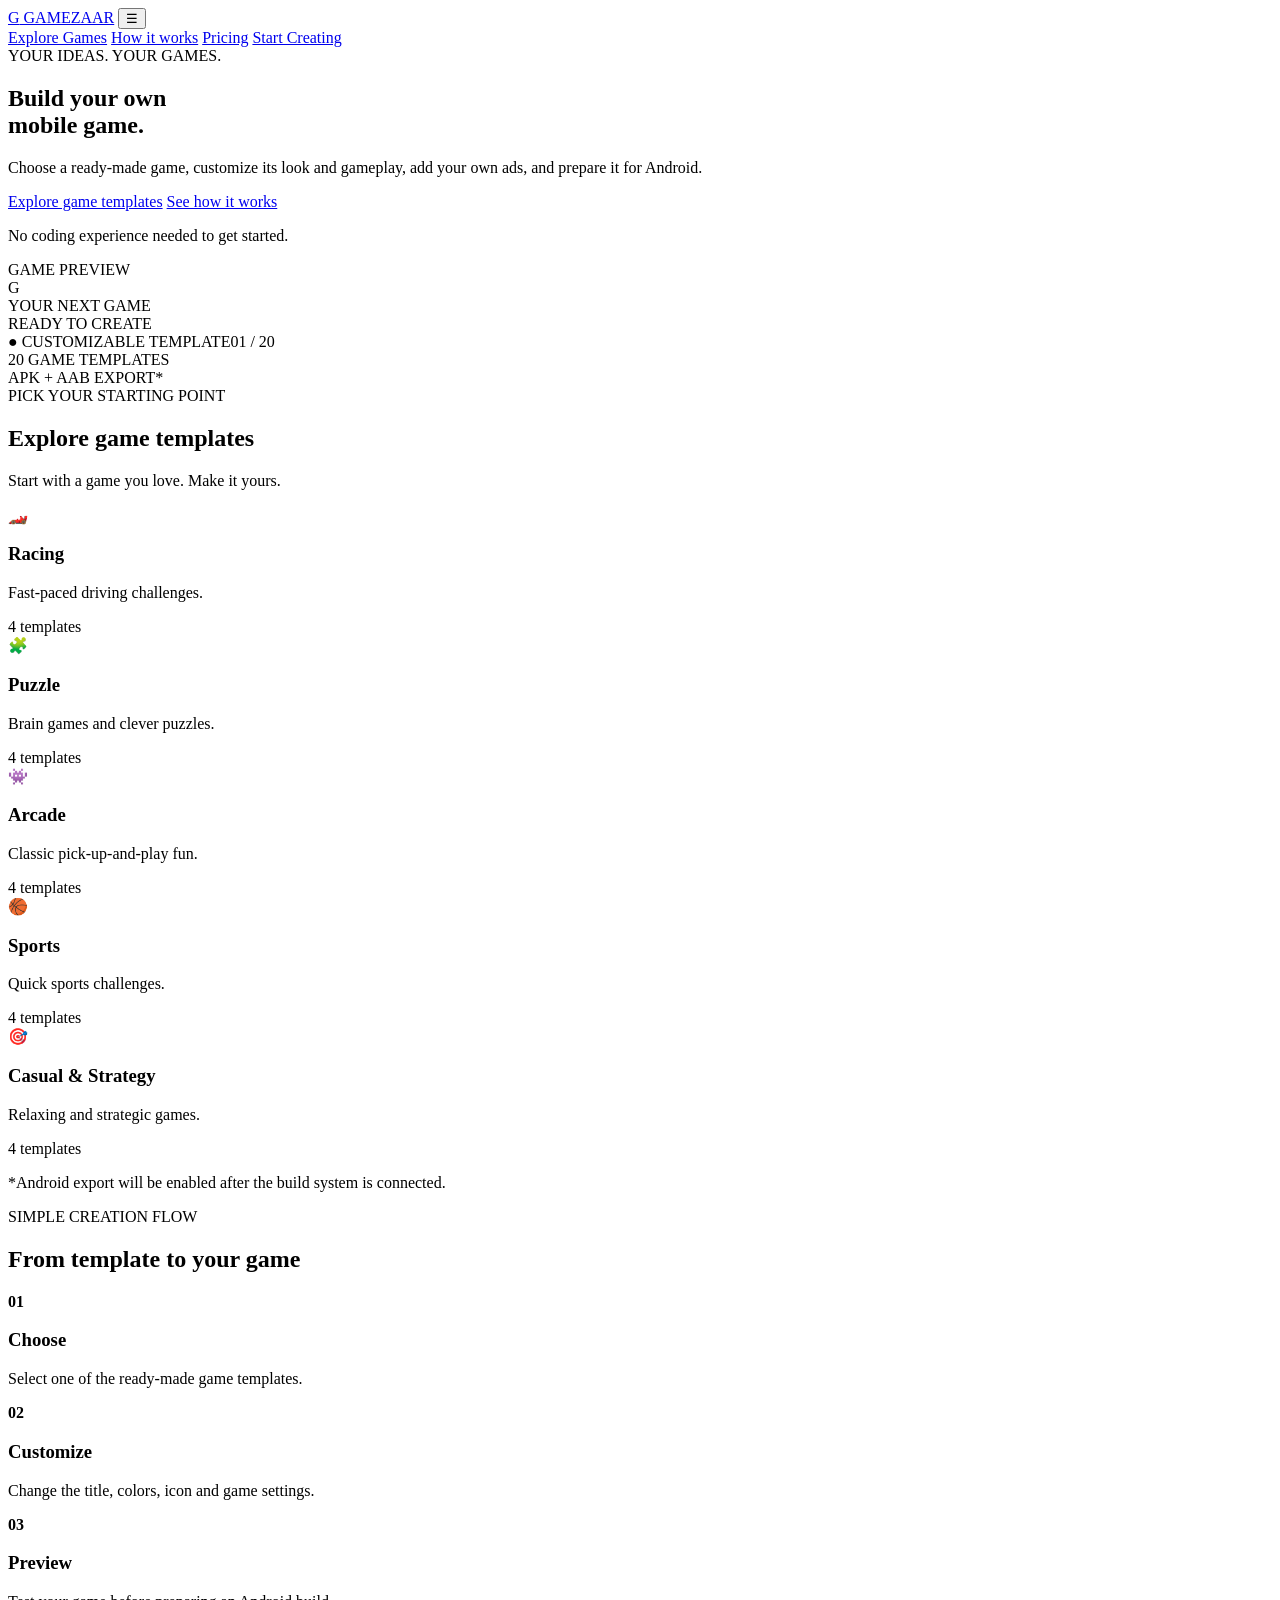
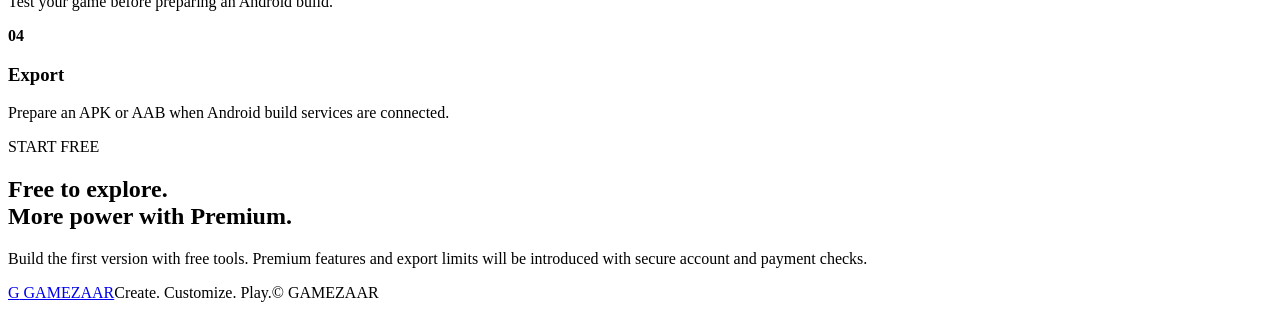
==== index.html @ 4e6672ed "Create GAMEZAAR starter homepage" ====
<!DOCTYPE html>
<html lang="en">
<head>
  <meta charset="UTF-8">
  <meta name="viewport" content="width=device-width, initial-scale=1.0">
  <meta name="theme-color" content="#171B2E">
  <meta name="description" content="GAMEZAAR — Create, customize and play your own mobile games.">
  <title>GAMEZAAR — Game Studio</title>
  <link rel="stylesheet" href="styles.css">
</head>
<body>
  <header class="site-header">
    <a class="brand" href="./" aria-label="GAMEZAAR home"><span class="brand-mark">G</span> GAMEZAAR</a>
    <button class="menu-toggle" id="menuToggle" aria-label="Toggle navigation" aria-expanded="false">☰</button>
    <nav class="nav" id="mainNav">
      <a href="#games">Explore Games</a>
      <a href="#how">How it works</a>
      <a href="#pricing">Pricing</a>
      <a class="nav-cta" href="#games">Start Creating</a>
    </nav>
  </header>

  <main>
    <section class="hero">
      <div class="hero-copy">
        <span class="eyebrow">YOUR IDEAS. YOUR GAMES.</span>
        <h1>Build your own<br><span>mobile game.</span></h1>
        <p>Choose a ready-made game, customize its look and gameplay, add your own ads, and prepare it for Android.</p>
        <div class="hero-actions">
          <a class="button button-primary" href="#games">Explore game templates</a>
          <a class="button button-quiet" href="#how">See how it works</a>
        </div>
        <p class="hero-note">No coding experience needed to get started.</p>
      </div>
      <div class="hero-art" aria-label="Game creation preview">
        <div class="preview-window">
          <div class="preview-top"><i></i><i></i><i></i><span>GAME PREVIEW</span></div>
          <div class="preview-scene">
            <div class="orbit orbit-one"></div><div class="orbit orbit-two"></div>
            <div class="game-cube">G</div>
            <div class="preview-label">YOUR NEXT GAME</div>
            <div class="preview-sub">READY TO CREATE</div>
          </div>
          <div class="preview-bottom"><span>● CUSTOMIZABLE TEMPLATE</span><span>01 / 20</span></div>
        </div>
        <div class="floating-chip chip-top">20 GAME TEMPLATES</div>
        <div class="floating-chip chip-bottom">APK + AAB EXPORT*</div>
      </div>
    </section>

    <section class="section" id="games">
      <div class="section-heading">
        <div><span class="eyebrow">PICK YOUR STARTING POINT</span><h2>Explore game templates</h2></div>
        <p>Start with a game you love. Make it yours.</p>
      </div>
      <div class="category-grid">
        <article class="category-card"><div class="category-icon">🏎️</div><h3>Racing</h3><p>Fast-paced driving challenges.</p><span>4 templates</span></article>
        <article class="category-card"><div class="category-icon">🧩</div><h3>Puzzle</h3><p>Brain games and clever puzzles.</p><span>4 templates</span></article>
        <article class="category-card"><div class="category-icon">👾</div><h3>Arcade</h3><p>Classic pick-up-and-play fun.</p><span>4 templates</span></article>
        <article class="category-card"><div class="category-icon">🏀</div><h3>Sports</h3><p>Quick sports challenges.</p><span>4 templates</span></article>
        <article class="category-card"><div class="category-icon">🎯</div><h3>Casual & Strategy</h3><p>Relaxing and strategic games.</p><span>4 templates</span></article>
      </div>
      <p class="section-footnote">*Android export will be enabled after the build system is connected.</p>
    </section>

    <section class="section how-section" id="how">
      <span class="eyebrow">SIMPLE CREATION FLOW</span>
      <h2>From template to your game</h2>
      <div class="steps">
        <div class="step"><b>01</b><h3>Choose</h3><p>Select one of the ready-made game templates.</p></div>
        <div class="step"><b>02</b><h3>Customize</h3><p>Change the title, colors, icon and game settings.</p></div>
        <div class="step"><b>03</b><h3>Preview</h3><p>Test your game before preparing an Android build.</p></div>
        <div class="step"><b>04</b><h3>Export</h3><p>Prepare an APK or AAB when Android build services are connected.</p></div>
      </div>
    </section>

    <section class="section pricing-section" id="pricing">
      <div><span class="eyebrow">START FREE</span><h2>Free to explore.<br><span>More power with Premium.</span></h2></div>
      <p>Build the first version with free tools. Premium features and export limits will be introduced with secure account and payment checks.</p>
    </section>
  </main>

  <footer class="site-footer"><a class="brand" href="./"><span class="brand-mark">G</span> GAMEZAAR</a><span>Create. Customize. Play.</span><span>© <span id="year"></span> GAMEZAAR</span></footer>
  <script src="app.js"></script>
</body>
</html>
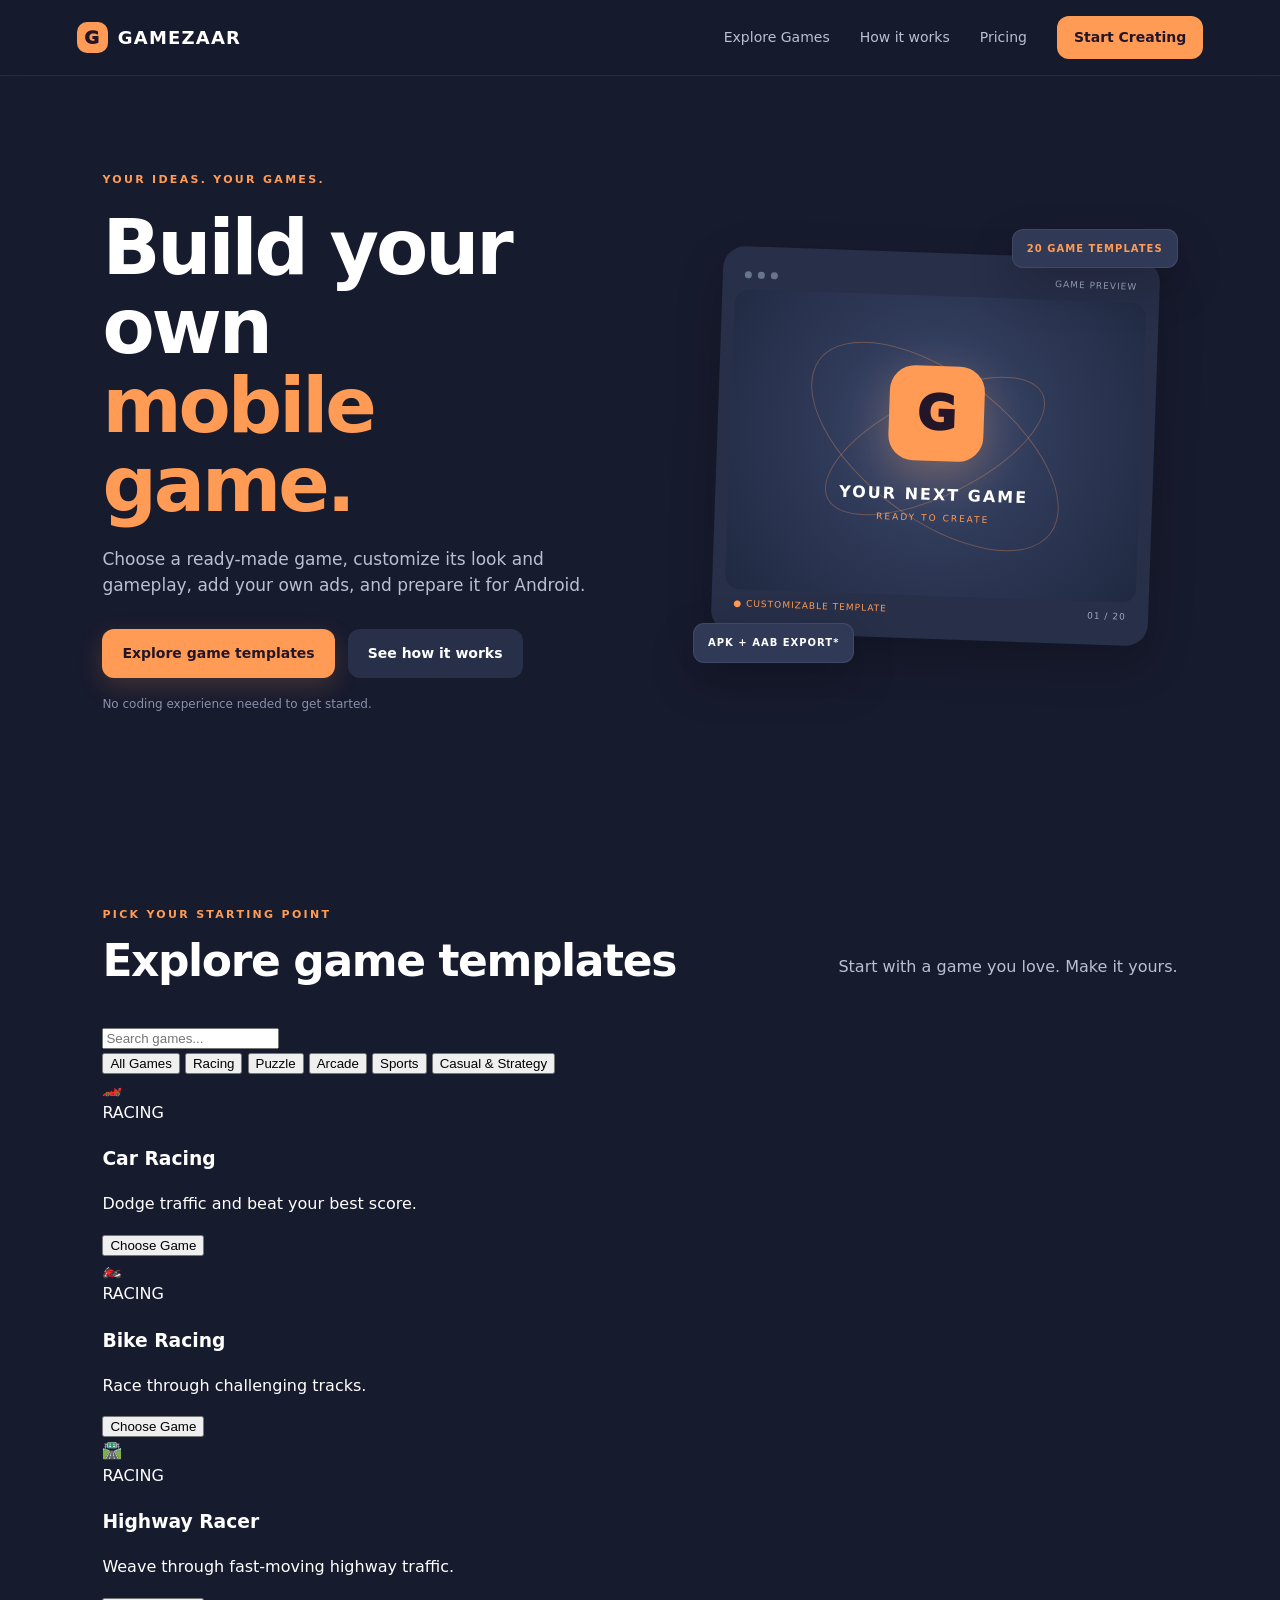
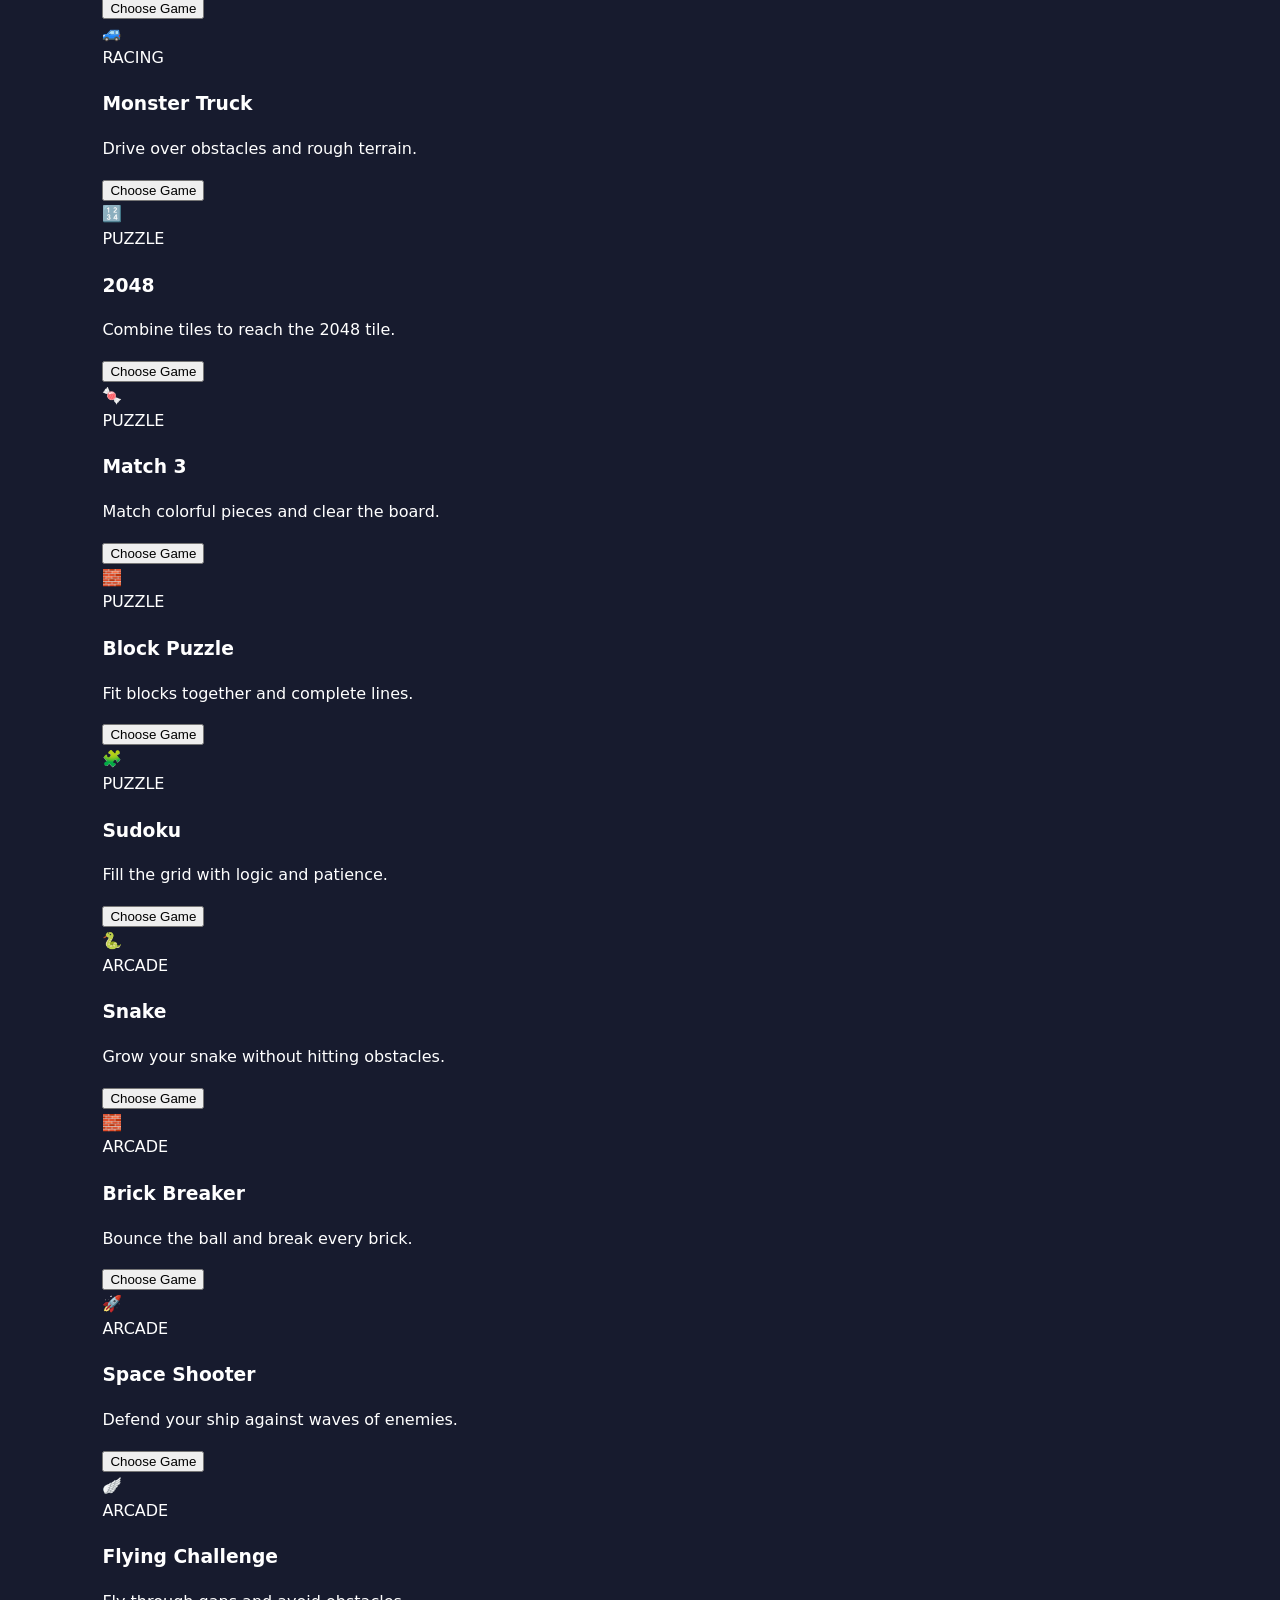
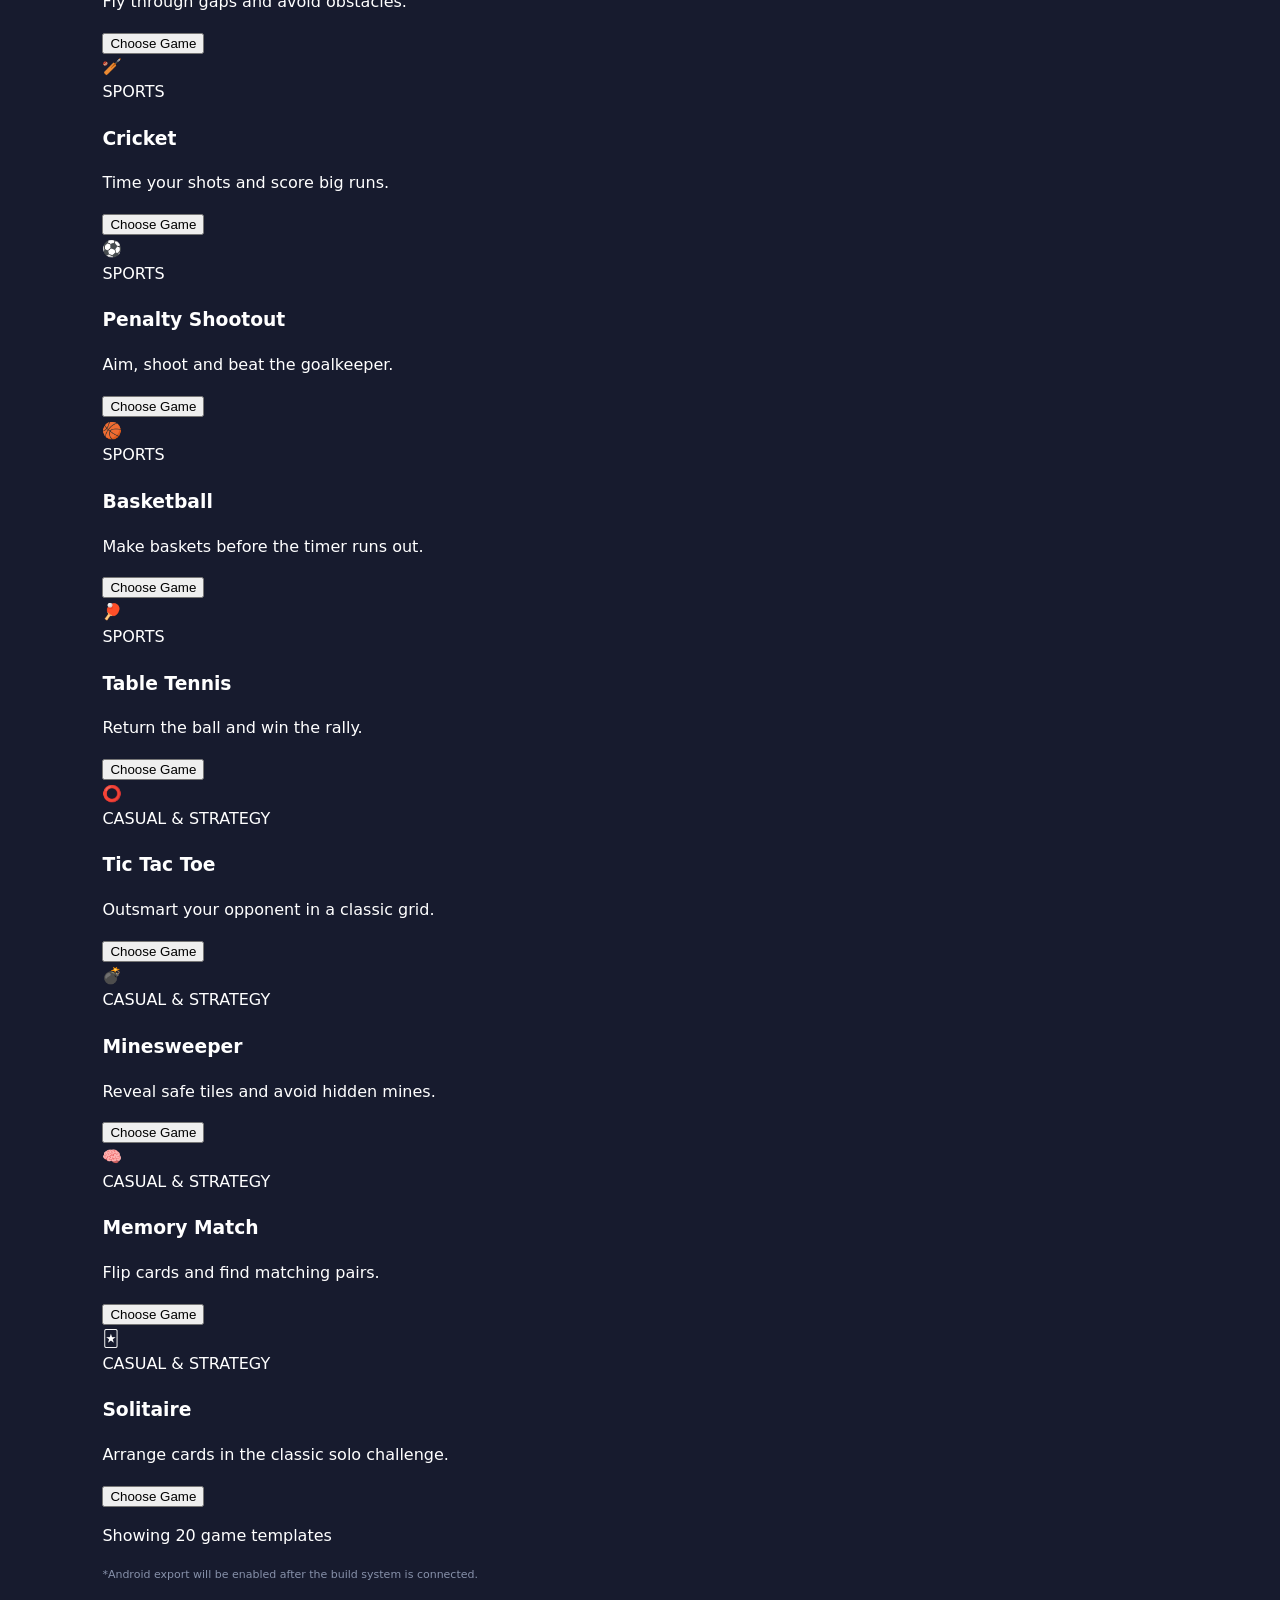
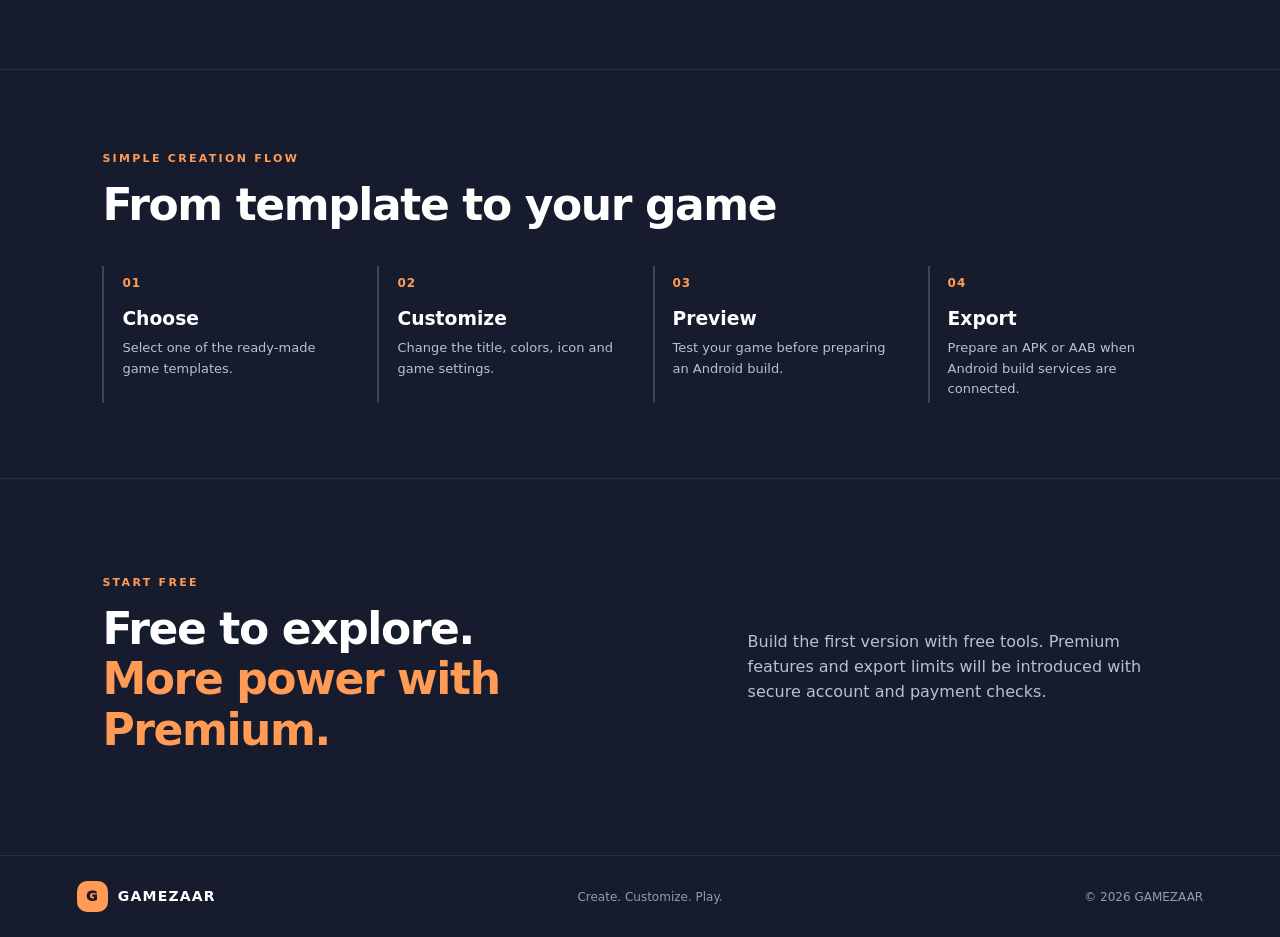
==== commit 79424d64: "Add searchable catalog of 20 game templates" ====
--- a/index.html
+++ b/index.html
@@ -53,13 +53,40 @@
         <div><span class="eyebrow">PICK YOUR STARTING POINT</span><h2>Explore game templates</h2></div>
         <p>Start with a game you love. Make it yours.</p>
       </div>
-      <div class="category-grid">
-        <article class="category-card"><div class="category-icon">🏎️</div><h3>Racing</h3><p>Fast-paced driving challenges.</p><span>4 templates</span></article>
-        <article class="category-card"><div class="category-icon">🧩</div><h3>Puzzle</h3><p>Brain games and clever puzzles.</p><span>4 templates</span></article>
-        <article class="category-card"><div class="category-icon">👾</div><h3>Arcade</h3><p>Classic pick-up-and-play fun.</p><span>4 templates</span></article>
-        <article class="category-card"><div class="category-icon">🏀</div><h3>Sports</h3><p>Quick sports challenges.</p><span>4 templates</span></article>
-        <article class="category-card"><div class="category-icon">🎯</div><h3>Casual & Strategy</h3><p>Relaxing and strategic games.</p><span>4 templates</span></article>
+      <div class="game-tools">
+        <input id="gameSearch" type="search" placeholder="Search games..." aria-label="Search game templates">
+        <div class="filter-row" id="gameFilters">
+          <button class="filter-chip active" data-filter="All">All Games</button>
+          <button class="filter-chip" data-filter="Racing">Racing</button>
+          <button class="filter-chip" data-filter="Puzzle">Puzzle</button>
+          <button class="filter-chip" data-filter="Arcade">Arcade</button>
+          <button class="filter-chip" data-filter="Sports">Sports</button>
+          <button class="filter-chip" data-filter="Casual & Strategy">Casual & Strategy</button>
+        </div>
       </div>
+      <div class="game-grid" id="gameGrid">
+        <article class="game-card" data-category="Racing"><div class="game-art racing">🏎️</div><div class="game-info"><span>RACING</span><h3>Car Racing</h3><p>Dodge traffic and beat your best score.</p><button class="choose-game">Choose Game</button></div></article>
+        <article class="game-card" data-category="Racing"><div class="game-art racing">🏍️</div><div class="game-info"><span>RACING</span><h3>Bike Racing</h3><p>Race through challenging tracks.</p><button class="choose-game">Choose Game</button></div></article>
+        <article class="game-card" data-category="Racing"><div class="game-art racing">🛣️</div><div class="game-info"><span>RACING</span><h3>Highway Racer</h3><p>Weave through fast-moving highway traffic.</p><button class="choose-game">Choose Game</button></div></article>
+        <article class="game-card" data-category="Racing"><div class="game-art racing">🚙</div><div class="game-info"><span>RACING</span><h3>Monster Truck</h3><p>Drive over obstacles and rough terrain.</p><button class="choose-game">Choose Game</button></div></article>
+        <article class="game-card" data-category="Puzzle"><div class="game-art puzzle">🔢</div><div class="game-info"><span>PUZZLE</span><h3>2048</h3><p>Combine tiles to reach the 2048 tile.</p><button class="choose-game">Choose Game</button></div></article>
+        <article class="game-card" data-category="Puzzle"><div class="game-art puzzle">🍬</div><div class="game-info"><span>PUZZLE</span><h3>Match 3</h3><p>Match colorful pieces and clear the board.</p><button class="choose-game">Choose Game</button></div></article>
+        <article class="game-card" data-category="Puzzle"><div class="game-art puzzle">🧱</div><div class="game-info"><span>PUZZLE</span><h3>Block Puzzle</h3><p>Fit blocks together and complete lines.</p><button class="choose-game">Choose Game</button></div></article>
+        <article class="game-card" data-category="Puzzle"><div class="game-art puzzle">🧩</div><div class="game-info"><span>PUZZLE</span><h3>Sudoku</h3><p>Fill the grid with logic and patience.</p><button class="choose-game">Choose Game</button></div></article>
+        <article class="game-card" data-category="Arcade"><div class="game-art arcade">🐍</div><div class="game-info"><span>ARCADE</span><h3>Snake</h3><p>Grow your snake without hitting obstacles.</p><button class="choose-game">Choose Game</button></div></article>
+        <article class="game-card" data-category="Arcade"><div class="game-art arcade">🧱</div><div class="game-info"><span>ARCADE</span><h3>Brick Breaker</h3><p>Bounce the ball and break every brick.</p><button class="choose-game">Choose Game</button></div></article>
+        <article class="game-card" data-category="Arcade"><div class="game-art arcade">🚀</div><div class="game-info"><span>ARCADE</span><h3>Space Shooter</h3><p>Defend your ship against waves of enemies.</p><button class="choose-game">Choose Game</button></div></article>
+        <article class="game-card" data-category="Arcade"><div class="game-art arcade">🪽</div><div class="game-info"><span>ARCADE</span><h3>Flying Challenge</h3><p>Fly through gaps and avoid obstacles.</p><button class="choose-game">Choose Game</button></div></article>
+        <article class="game-card" data-category="Sports"><div class="game-art sports">🏏</div><div class="game-info"><span>SPORTS</span><h3>Cricket</h3><p>Time your shots and score big runs.</p><button class="choose-game">Choose Game</button></div></article>
+        <article class="game-card" data-category="Sports"><div class="game-art sports">⚽</div><div class="game-info"><span>SPORTS</span><h3>Penalty Shootout</h3><p>Aim, shoot and beat the goalkeeper.</p><button class="choose-game">Choose Game</button></div></article>
+        <article class="game-card" data-category="Sports"><div class="game-art sports">🏀</div><div class="game-info"><span>SPORTS</span><h3>Basketball</h3><p>Make baskets before the timer runs out.</p><button class="choose-game">Choose Game</button></div></article>
+        <article class="game-card" data-category="Sports"><div class="game-art sports">🏓</div><div class="game-info"><span>SPORTS</span><h3>Table Tennis</h3><p>Return the ball and win the rally.</p><button class="choose-game">Choose Game</button></div></article>
+        <article class="game-card" data-category="Casual & Strategy"><div class="game-art casual">⭕</div><div class="game-info"><span>CASUAL & STRATEGY</span><h3>Tic Tac Toe</h3><p>Outsmart your opponent in a classic grid.</p><button class="choose-game">Choose Game</button></div></article>
+        <article class="game-card" data-category="Casual & Strategy"><div class="game-art casual">💣</div><div class="game-info"><span>CASUAL & STRATEGY</span><h3>Minesweeper</h3><p>Reveal safe tiles and avoid hidden mines.</p><button class="choose-game">Choose Game</button></div></article>
+        <article class="game-card" data-category="Casual & Strategy"><div class="game-art casual">🧠</div><div class="game-info"><span>CASUAL & STRATEGY</span><h3>Memory Match</h3><p>Flip cards and find matching pairs.</p><button class="choose-game">Choose Game</button></div></article>
+        <article class="game-card" data-category="Casual & Strategy"><div class="game-art casual">🃏</div><div class="game-info"><span>CASUAL & STRATEGY</span><h3>Solitaire</h3><p>Arrange cards in the classic solo challenge.</p><button class="choose-game">Choose Game</button></div></article>
+      </div>
+      <p class="game-count" id="gameCount">Showing 20 game templates</p>
       <p class="section-footnote">*Android export will be enabled after the build system is connected.</p>
     </section>
 
--- a/styles.css
+++ b/styles.css
@@ -0,0 +1,4 @@
+:root{--bg:#171B2E;--card:#272F49;--secondary:#394563;--orange:#FF9B54;--button-text:#241629;--white:#fff;--muted:#B9C0D2;--line:rgba(255,255,255,.08);--shadow:0 18px 45px rgba(0,0,0,.22)}
+*{box-sizing:border-box}html{scroll-behavior:smooth}body{margin:0;background:var(--bg);color:var(--white);font-family:Inter,ui-sans-serif,system-ui,-apple-system,"Segoe UI",sans-serif;line-height:1.55}a{color:inherit;text-decoration:none}.site-header{height:76px;padding:0 clamp(20px,6vw,88px);display:flex;align-items:center;justify-content:space-between;border-bottom:1px solid var(--line);position:sticky;top:0;background:rgba(23,27,46,.92);backdrop-filter:blur(14px);z-index:10}.brand{display:inline-flex;align-items:center;gap:10px;font-weight:900;letter-spacing:1.2px;font-size:18px}.brand-mark{width:31px;height:31px;display:grid;place-items:center;border-radius:10px;background:var(--orange);color:var(--button-text);font-weight:1000}.nav{display:flex;align-items:center;gap:30px;color:var(--muted);font-size:14px}.nav a:hover{color:var(--orange)}.nav .nav-cta{background:var(--orange);color:var(--button-text);font-weight:800;padding:11px 17px;border-radius:12px}.menu-toggle{display:none;background:none;border:0;color:white;font-size:25px}.hero{padding:90px clamp(20px,8vw,120px) 100px;display:grid;grid-template-columns:1.05fr .95fr;gap:55px;align-items:center;max-width:1500px;margin:auto;min-height:610px}.eyebrow{font-size:11px;letter-spacing:2.3px;color:var(--orange);font-weight:850}.hero h1{font-size:clamp(46px,6vw,76px);line-height:1.04;letter-spacing:-3px;margin:17px 0 22px}.hero h1 span,.pricing-section h2 span{color:var(--orange)}.hero-copy>p{max-width:530px;color:var(--muted);font-size:17px}.hero-actions{display:flex;gap:13px;flex-wrap:wrap;margin-top:30px}.button{display:inline-flex;align-items:center;justify-content:center;padding:14px 20px;border-radius:12px;font-size:14px;font-weight:850;transition:transform .2s,box-shadow .2s}.button:hover{transform:translateY(-2px)}.button-primary{background:var(--orange);color:var(--button-text);box-shadow:0 8px 25px rgba(255,155,84,.18)}.button-quiet{background:var(--card);color:var(--white)}.hero-copy .hero-note{font-size:12px;margin-top:17px;color:#8791AA}.hero-art{position:relative;padding:24px}.preview-window{background:var(--card);border-radius:22px;padding:13px;box-shadow:var(--shadow);transform:rotate(2deg)}.preview-top,.preview-bottom{height:30px;display:flex;align-items:center;gap:6px;padding:0 9px;color:#9DA8C1;font-size:9px;letter-spacing:1px}.preview-top i{width:7px;height:7px;border-radius:50%;background:#69748F}.preview-top span{margin-left:auto}.preview-scene{height:300px;border-radius:14px;background:radial-gradient(circle at 50% 45%,#465477 0,#303B5A 40%,#202941 100%);display:flex;flex-direction:column;align-items:center;justify-content:center;position:relative;overflow:hidden}.orbit{position:absolute;border:1px solid rgba(255,155,84,.3);border-radius:50%;width:240px;height:100px;transform:rotate(-28deg)}.orbit-two{width:290px;height:145px;transform:rotate(35deg)}.game-cube{width:95px;height:95px;border-radius:25px;display:grid;place-items:center;background:var(--orange);color:var(--button-text);font-size:48px;font-weight:1000;box-shadow:0 15px 40px rgba(255,155,84,.25);z-index:1}.preview-label{font-weight:900;letter-spacing:2px;margin-top:22px;z-index:1}.preview-sub{font-size:9px;color:var(--orange);letter-spacing:2px;margin-top:5px;z-index:1}.preview-bottom{justify-content:space-between}.preview-bottom span:first-child{color:var(--orange)}.floating-chip{position:absolute;background:#303A57;border:1px solid rgba(255,255,255,.08);border-radius:11px;padding:11px 14px;font-size:10px;letter-spacing:1px;font-weight:850;box-shadow:var(--shadow)}.chip-top{top:0;right:0;color:var(--orange)}.chip-bottom{bottom:0;left:0}.section{padding:75px clamp(20px,8vw,120px);max-width:1500px;margin:auto}.section-heading{display:flex;align-items:end;justify-content:space-between;gap:25px;margin-bottom:30px}.section h2,.pricing-section h2{font-size:clamp(30px,4vw,44px);line-height:1.15;letter-spacing:-1.4px;margin:10px 0}.section-heading>p,.pricing-section>p{color:var(--muted);max-width:360px}.category-grid{display:grid;grid-template-columns:repeat(5,1fr);gap:15px}.category-card{background:var(--card);padding:22px 19px;border-radius:17px;box-shadow:0 10px 28px rgba(0,0,0,.13);transition:transform .2s,box-shadow .2s}.category-card:hover{transform:translateY(-5px);box-shadow:0 18px 35px rgba(0,0,0,.24)}.category-icon{width:48px;height:48px;display:grid;place-items:center;background:var(--secondary);border-radius:14px;font-size:24px}.category-card h3{font-size:16px;margin:18px 0 5px}.category-card p{font-size:12px;color:var(--muted);min-height:38px;margin:0 0 17px}.category-card>span{font-size:10px;color:var(--orange);font-weight:800;letter-spacing:.8px}.section-footnote{font-size:11px;color:#8791AA;margin-top:17px}.how-section{border-top:1px solid var(--line);border-bottom:1px solid var(--line)}.steps{display:grid;grid-template-columns:repeat(4,1fr);gap:25px;margin-top:35px}.step{border-left:2px solid var(--secondary);padding:4px 0 4px 18px}.step b{color:var(--orange);font-size:12px;letter-spacing:1px}.step h3{margin:10px 0 5px}.step p{color:var(--muted);font-size:13px;margin:0}.pricing-section{display:flex;align-items:center;justify-content:space-between;gap:35px;padding-top:90px;padding-bottom:90px}.pricing-section>p{max-width:430px}.site-footer{padding:25px clamp(20px,6vw,88px);border-top:1px solid var(--line);display:flex;justify-content:space-between;align-items:center;gap:20px;color:#929BB1;font-size:12px}.site-footer .brand{color:white;font-size:14px}
+@media(max-width:900px){.hero{grid-template-columns:1fr;gap:35px;padding-top:65px}.hero-art{max-width:570px;width:100%;margin:auto}.category-grid{grid-template-columns:repeat(2,1fr)}.category-card:last-child{grid-column:span 2}.steps{grid-template-columns:repeat(2,1fr)}}
+@media(max-width:620px){.site-header{height:65px}.menu-toggle{display:block}.nav{display:none;position:absolute;top:64px;left:0;right:0;background:#202740;padding:18px 22px 22px;flex-direction:column;align-items:stretch;gap:18px}.nav.open{display:flex}.nav .nav-cta{text-align:center}.hero{padding:58px 22px 70px;min-height:0}.hero h1{letter-spacing:-2px}.hero-copy>p{font-size:15px}.hero-art{padding:15px}.preview-scene{height:245px}.section{padding:60px 22px}.section-heading{display:block}.section-heading>p{font-size:13px}.category-grid{gap:11px}.category-card{padding:17px 14px}.category-card h3{font-size:14px}.category-card p{font-size:11px}.steps{gap:20px}.pricing-section{display:block}.site-footer{flex-wrap:wrap}.site-footer>span:last-child{width:100%}}
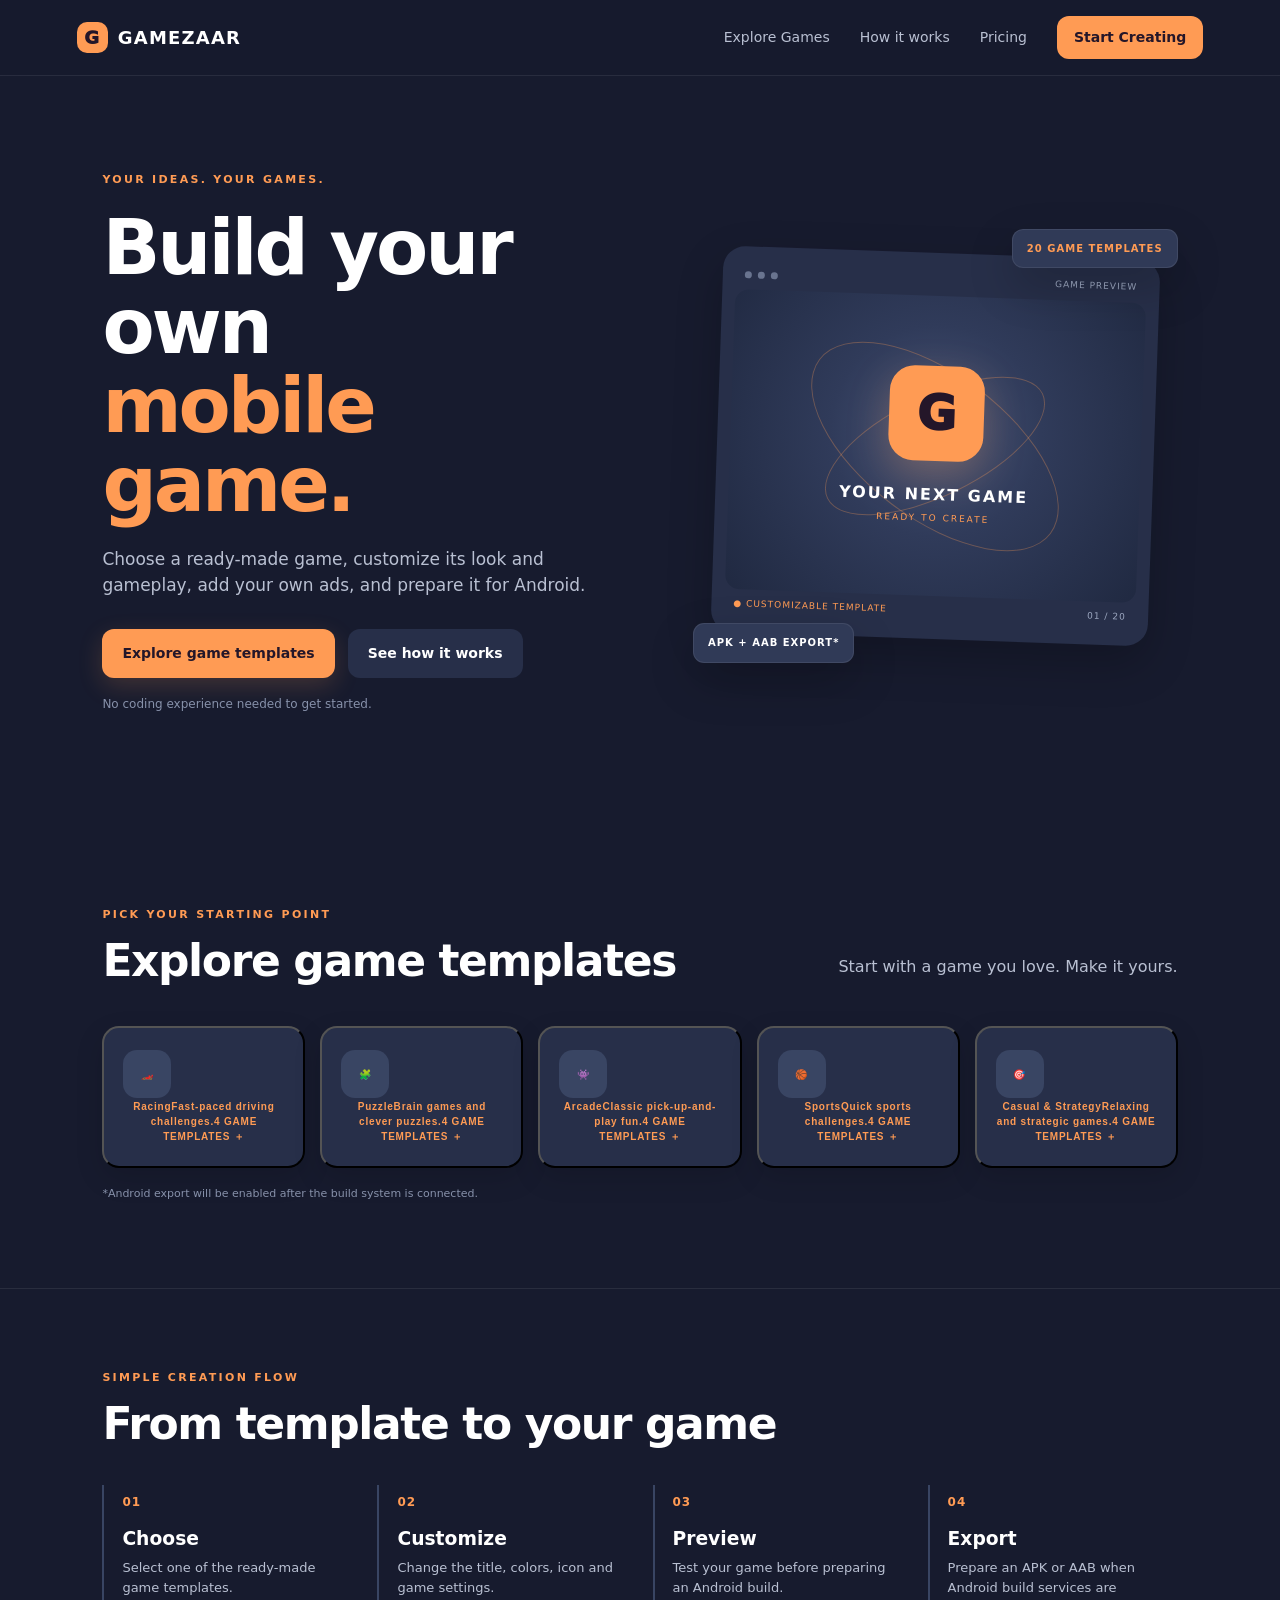
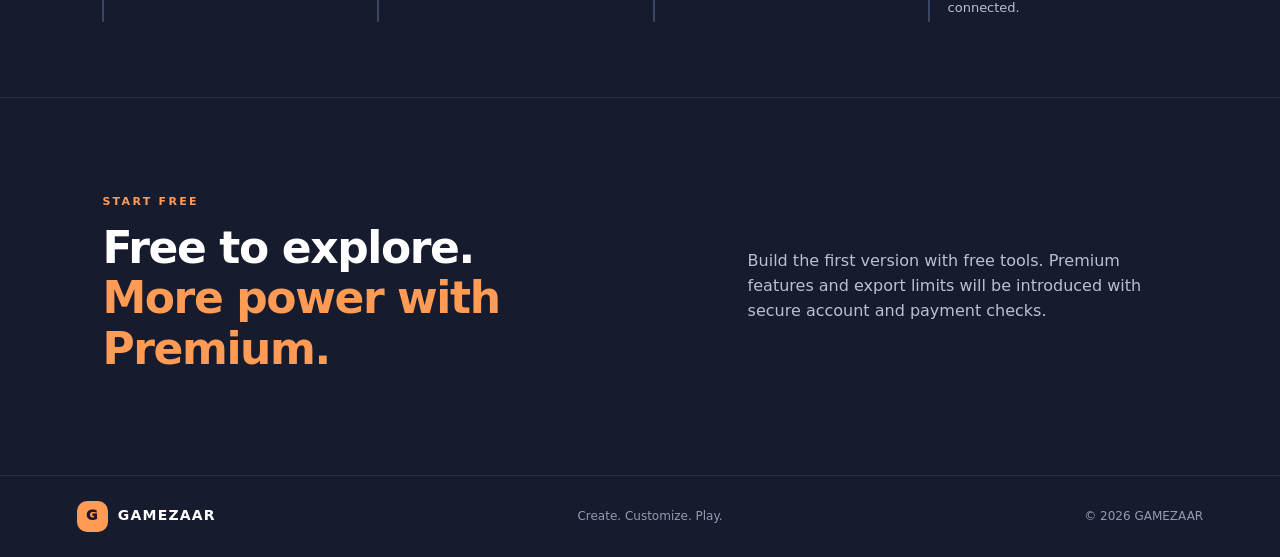
==== commit d35a2d28: "Restore category cards with expandable game collections" ====
--- a/index.html
+++ b/index.html
@@ -53,40 +53,43 @@
         <div><span class="eyebrow">PICK YOUR STARTING POINT</span><h2>Explore game templates</h2></div>
         <p>Start with a game you love. Make it yours.</p>
       </div>
-      <div class="game-tools">
-        <input id="gameSearch" type="search" placeholder="Search games..." aria-label="Search game templates">
-        <div class="filter-row" id="gameFilters">
-          <button class="filter-chip active" data-filter="All">All Games</button>
-          <button class="filter-chip" data-filter="Racing">Racing</button>
-          <button class="filter-chip" data-filter="Puzzle">Puzzle</button>
-          <button class="filter-chip" data-filter="Arcade">Arcade</button>
-          <button class="filter-chip" data-filter="Sports">Sports</button>
-          <button class="filter-chip" data-filter="Casual & Strategy">Casual & Strategy</button>
-        </div>
+      <div class="category-grid" id="categoryGrid">
+        <button class="category-card" type="button" data-category-toggle="0" aria-expanded="false"><span class="category-icon">🏎️</span><span class="category-title">Racing</span><span class="category-description">Fast-paced driving challenges.</span><span class="category-meta">4 GAME TEMPLATES <b>＋</b></span></button>
+        <button class="category-card" type="button" data-category-toggle="1" aria-expanded="false"><span class="category-icon">🧩</span><span class="category-title">Puzzle</span><span class="category-description">Brain games and clever puzzles.</span><span class="category-meta">4 GAME TEMPLATES <b>＋</b></span></button>
+        <button class="category-card" type="button" data-category-toggle="2" aria-expanded="false"><span class="category-icon">👾</span><span class="category-title">Arcade</span><span class="category-description">Classic pick-up-and-play fun.</span><span class="category-meta">4 GAME TEMPLATES <b>＋</b></span></button>
+        <button class="category-card" type="button" data-category-toggle="3" aria-expanded="false"><span class="category-icon">🏀</span><span class="category-title">Sports</span><span class="category-description">Quick sports challenges.</span><span class="category-meta">4 GAME TEMPLATES <b>＋</b></span></button>
+        <button class="category-card" type="button" data-category-toggle="4" aria-expanded="false"><span class="category-icon">🎯</span><span class="category-title">Casual & Strategy</span><span class="category-description">Relaxing and strategic games.</span><span class="category-meta">4 GAME TEMPLATES <b>＋</b></span></button>
       </div>
-      <div class="game-grid" id="gameGrid">
-        <article class="game-card" data-category="Racing"><div class="game-art racing">🏎️</div><div class="game-info"><span>RACING</span><h3>Car Racing</h3><p>Dodge traffic and beat your best score.</p><button class="choose-game">Choose Game</button></div></article>
-        <article class="game-card" data-category="Racing"><div class="game-art racing">🏍️</div><div class="game-info"><span>RACING</span><h3>Bike Racing</h3><p>Race through challenging tracks.</p><button class="choose-game">Choose Game</button></div></article>
-        <article class="game-card" data-category="Racing"><div class="game-art racing">🛣️</div><div class="game-info"><span>RACING</span><h3>Highway Racer</h3><p>Weave through fast-moving highway traffic.</p><button class="choose-game">Choose Game</button></div></article>
-        <article class="game-card" data-category="Racing"><div class="game-art racing">🚙</div><div class="game-info"><span>RACING</span><h3>Monster Truck</h3><p>Drive over obstacles and rough terrain.</p><button class="choose-game">Choose Game</button></div></article>
-        <article class="game-card" data-category="Puzzle"><div class="game-art puzzle">🔢</div><div class="game-info"><span>PUZZLE</span><h3>2048</h3><p>Combine tiles to reach the 2048 tile.</p><button class="choose-game">Choose Game</button></div></article>
-        <article class="game-card" data-category="Puzzle"><div class="game-art puzzle">🍬</div><div class="game-info"><span>PUZZLE</span><h3>Match 3</h3><p>Match colorful pieces and clear the board.</p><button class="choose-game">Choose Game</button></div></article>
-        <article class="game-card" data-category="Puzzle"><div class="game-art puzzle">🧱</div><div class="game-info"><span>PUZZLE</span><h3>Block Puzzle</h3><p>Fit blocks together and complete lines.</p><button class="choose-game">Choose Game</button></div></article>
-        <article class="game-card" data-category="Puzzle"><div class="game-art puzzle">🧩</div><div class="game-info"><span>PUZZLE</span><h3>Sudoku</h3><p>Fill the grid with logic and patience.</p><button class="choose-game">Choose Game</button></div></article>
-        <article class="game-card" data-category="Arcade"><div class="game-art arcade">🐍</div><div class="game-info"><span>ARCADE</span><h3>Snake</h3><p>Grow your snake without hitting obstacles.</p><button class="choose-game">Choose Game</button></div></article>
-        <article class="game-card" data-category="Arcade"><div class="game-art arcade">🧱</div><div class="game-info"><span>ARCADE</span><h3>Brick Breaker</h3><p>Bounce the ball and break every brick.</p><button class="choose-game">Choose Game</button></div></article>
-        <article class="game-card" data-category="Arcade"><div class="game-art arcade">🚀</div><div class="game-info"><span>ARCADE</span><h3>Space Shooter</h3><p>Defend your ship against waves of enemies.</p><button class="choose-game">Choose Game</button></div></article>
-        <article class="game-card" data-category="Arcade"><div class="game-art arcade">🪽</div><div class="game-info"><span>ARCADE</span><h3>Flying Challenge</h3><p>Fly through gaps and avoid obstacles.</p><button class="choose-game">Choose Game</button></div></article>
-        <article class="game-card" data-category="Sports"><div class="game-art sports">🏏</div><div class="game-info"><span>SPORTS</span><h3>Cricket</h3><p>Time your shots and score big runs.</p><button class="choose-game">Choose Game</button></div></article>
-        <article class="game-card" data-category="Sports"><div class="game-art sports">⚽</div><div class="game-info"><span>SPORTS</span><h3>Penalty Shootout</h3><p>Aim, shoot and beat the goalkeeper.</p><button class="choose-game">Choose Game</button></div></article>
-        <article class="game-card" data-category="Sports"><div class="game-art sports">🏀</div><div class="game-info"><span>SPORTS</span><h3>Basketball</h3><p>Make baskets before the timer runs out.</p><button class="choose-game">Choose Game</button></div></article>
-        <article class="game-card" data-category="Sports"><div class="game-art sports">🏓</div><div class="game-info"><span>SPORTS</span><h3>Table Tennis</h3><p>Return the ball and win the rally.</p><button class="choose-game">Choose Game</button></div></article>
-        <article class="game-card" data-category="Casual & Strategy"><div class="game-art casual">⭕</div><div class="game-info"><span>CASUAL & STRATEGY</span><h3>Tic Tac Toe</h3><p>Outsmart your opponent in a classic grid.</p><button class="choose-game">Choose Game</button></div></article>
-        <article class="game-card" data-category="Casual & Strategy"><div class="game-art casual">💣</div><div class="game-info"><span>CASUAL & STRATEGY</span><h3>Minesweeper</h3><p>Reveal safe tiles and avoid hidden mines.</p><button class="choose-game">Choose Game</button></div></article>
-        <article class="game-card" data-category="Casual & Strategy"><div class="game-art casual">🧠</div><div class="game-info"><span>CASUAL & STRATEGY</span><h3>Memory Match</h3><p>Flip cards and find matching pairs.</p><button class="choose-game">Choose Game</button></div></article>
-        <article class="game-card" data-category="Casual & Strategy"><div class="game-art casual">🃏</div><div class="game-info"><span>CASUAL & STRATEGY</span><h3>Solitaire</h3><p>Arrange cards in the classic solo challenge.</p><button class="choose-game">Choose Game</button></div></article>
-      </div>
-      <p class="game-count" id="gameCount">Showing 20 game templates</p>
+      <section class="category-panel" data-category-panel="0" aria-label="Racing games" hidden><div class="panel-heading"><div><span class="eyebrow">RACING COLLECTION</span><h3>Racing Games</h3></div><button class="panel-close" type="button" aria-label="Close Racing games">✕</button></div><div class="panel-game-grid">
+          <article class="panel-game-card"><div class="panel-game-art art-0"><span>🏎️</span></div><div class="panel-game-copy"><h4>Car Racing</h4><p>Dodge traffic and beat your best score.</p><button class="choose-game" type="button" data-game="Car Racing">Choose Game <span>→</span></button></div></article>
+          <article class="panel-game-card"><div class="panel-game-art art-0"><span>🏍️</span></div><div class="panel-game-copy"><h4>Bike Racing</h4><p>Race through challenging tracks.</p><button class="choose-game" type="button" data-game="Bike Racing">Choose Game <span>→</span></button></div></article>
+          <article class="panel-game-card"><div class="panel-game-art art-0"><span>🛣️</span></div><div class="panel-game-copy"><h4>Highway Racer</h4><p>Weave through fast-moving highway traffic.</p><button class="choose-game" type="button" data-game="Highway Racer">Choose Game <span>→</span></button></div></article>
+          <article class="panel-game-card"><div class="panel-game-art art-0"><span>🚙</span></div><div class="panel-game-copy"><h4>Monster Truck</h4><p>Drive over obstacles and rough terrain.</p><button class="choose-game" type="button" data-game="Monster Truck">Choose Game <span>→</span></button></div></article>
+        </div></section>
+      <section class="category-panel" data-category-panel="1" aria-label="Puzzle games" hidden><div class="panel-heading"><div><span class="eyebrow">PUZZLE COLLECTION</span><h3>Puzzle Games</h3></div><button class="panel-close" type="button" aria-label="Close Puzzle games">✕</button></div><div class="panel-game-grid">
+          <article class="panel-game-card"><div class="panel-game-art art-1"><span>🔢</span></div><div class="panel-game-copy"><h4>2048</h4><p>Combine tiles to reach the 2048 tile.</p><button class="choose-game" type="button" data-game="2048">Choose Game <span>→</span></button></div></article>
+          <article class="panel-game-card"><div class="panel-game-art art-1"><span>🍬</span></div><div class="panel-game-copy"><h4>Match 3</h4><p>Match colorful pieces and clear the board.</p><button class="choose-game" type="button" data-game="Match 3">Choose Game <span>→</span></button></div></article>
+          <article class="panel-game-card"><div class="panel-game-art art-1"><span>🧱</span></div><div class="panel-game-copy"><h4>Block Puzzle</h4><p>Fit blocks together and complete lines.</p><button class="choose-game" type="button" data-game="Block Puzzle">Choose Game <span>→</span></button></div></article>
+          <article class="panel-game-card"><div class="panel-game-art art-1"><span>🔠</span></div><div class="panel-game-copy"><h4>Sudoku</h4><p>Fill the grid with logic and patience.</p><button class="choose-game" type="button" data-game="Sudoku">Choose Game <span>→</span></button></div></article>
+        </div></section>
+      <section class="category-panel" data-category-panel="2" aria-label="Arcade games" hidden><div class="panel-heading"><div><span class="eyebrow">ARCADE COLLECTION</span><h3>Arcade Games</h3></div><button class="panel-close" type="button" aria-label="Close Arcade games">✕</button></div><div class="panel-game-grid">
+          <article class="panel-game-card"><div class="panel-game-art art-2"><span>🐍</span></div><div class="panel-game-copy"><h4>Snake</h4><p>Grow your snake without hitting obstacles.</p><button class="choose-game" type="button" data-game="Snake">Choose Game <span>→</span></button></div></article>
+          <article class="panel-game-card"><div class="panel-game-art art-2"><span>🧱</span></div><div class="panel-game-copy"><h4>Brick Breaker</h4><p>Bounce the ball and break every brick.</p><button class="choose-game" type="button" data-game="Brick Breaker">Choose Game <span>→</span></button></div></article>
+          <article class="panel-game-card"><div class="panel-game-art art-2"><span>🚀</span></div><div class="panel-game-copy"><h4>Space Shooter</h4><p>Defend your ship against waves of enemies.</p><button class="choose-game" type="button" data-game="Space Shooter">Choose Game <span>→</span></button></div></article>
+          <article class="panel-game-card"><div class="panel-game-art art-2"><span>🪽</span></div><div class="panel-game-copy"><h4>Flying Challenge</h4><p>Fly through gaps and avoid obstacles.</p><button class="choose-game" type="button" data-game="Flying Challenge">Choose Game <span>→</span></button></div></article>
+        </div></section>
+      <section class="category-panel" data-category-panel="3" aria-label="Sports games" hidden><div class="panel-heading"><div><span class="eyebrow">SPORTS COLLECTION</span><h3>Sports Games</h3></div><button class="panel-close" type="button" aria-label="Close Sports games">✕</button></div><div class="panel-game-grid">
+          <article class="panel-game-card"><div class="panel-game-art art-3"><span>🏏</span></div><div class="panel-game-copy"><h4>Cricket</h4><p>Time your shots and score big runs.</p><button class="choose-game" type="button" data-game="Cricket">Choose Game <span>→</span></button></div></article>
+          <article class="panel-game-card"><div class="panel-game-art art-3"><span>⚽</span></div><div class="panel-game-copy"><h4>Penalty Shootout</h4><p>Aim, shoot and beat the goalkeeper.</p><button class="choose-game" type="button" data-game="Penalty Shootout">Choose Game <span>→</span></button></div></article>
+          <article class="panel-game-card"><div class="panel-game-art art-3"><span>🏀</span></div><div class="panel-game-copy"><h4>Basketball</h4><p>Make baskets before the timer runs out.</p><button class="choose-game" type="button" data-game="Basketball">Choose Game <span>→</span></button></div></article>
+          <article class="panel-game-card"><div class="panel-game-art art-3"><span>🏓</span></div><div class="panel-game-copy"><h4>Table Tennis</h4><p>Return the ball and win the rally.</p><button class="choose-game" type="button" data-game="Table Tennis">Choose Game <span>→</span></button></div></article>
+        </div></section>
+      <section class="category-panel" data-category-panel="4" aria-label="Casual & Strategy games" hidden><div class="panel-heading"><div><span class="eyebrow">CASUAL & STRATEGY COLLECTION</span><h3>Casual & Strategy Games</h3></div><button class="panel-close" type="button" aria-label="Close Casual & Strategy games">✕</button></div><div class="panel-game-grid">
+          <article class="panel-game-card"><div class="panel-game-art art-4"><span>⭕</span></div><div class="panel-game-copy"><h4>Tic Tac Toe</h4><p>Outsmart your opponent in a classic grid.</p><button class="choose-game" type="button" data-game="Tic Tac Toe">Choose Game <span>→</span></button></div></article>
+          <article class="panel-game-card"><div class="panel-game-art art-4"><span>💣</span></div><div class="panel-game-copy"><h4>Minesweeper</h4><p>Reveal safe tiles and avoid hidden mines.</p><button class="choose-game" type="button" data-game="Minesweeper">Choose Game <span>→</span></button></div></article>
+          <article class="panel-game-card"><div class="panel-game-art art-4"><span>🧠</span></div><div class="panel-game-copy"><h4>Memory Match</h4><p>Flip cards and find matching pairs.</p><button class="choose-game" type="button" data-game="Memory Match">Choose Game <span>→</span></button></div></article>
+          <article class="panel-game-card"><div class="panel-game-art art-4"><span>🃏</span></div><div class="panel-game-copy"><h4>Solitaire</h4><p>Arrange cards in the classic solo challenge.</p><button class="choose-game" type="button" data-game="Solitaire">Choose Game <span>→</span></button></div></article>
+        </div></section>
       <p class="section-footnote">*Android export will be enabled after the build system is connected.</p>
     </section>
 
--- a/styles.css
+++ b/styles.css
@@ -2,3 +2,30 @@
 *{box-sizing:border-box}html{scroll-behavior:smooth}body{margin:0;background:var(--bg);color:var(--white);font-family:Inter,ui-sans-serif,system-ui,-apple-system,"Segoe UI",sans-serif;line-height:1.55}a{color:inherit;text-decoration:none}.site-header{height:76px;padding:0 clamp(20px,6vw,88px);display:flex;align-items:center;justify-content:space-between;border-bottom:1px solid var(--line);position:sticky;top:0;background:rgba(23,27,46,.92);backdrop-filter:blur(14px);z-index:10}.brand{display:inline-flex;align-items:center;gap:10px;font-weight:900;letter-spacing:1.2px;font-size:18px}.brand-mark{width:31px;height:31px;display:grid;place-items:center;border-radius:10px;background:var(--orange);color:var(--button-text);font-weight:1000}.nav{display:flex;align-items:center;gap:30px;color:var(--muted);font-size:14px}.nav a:hover{color:var(--orange)}.nav .nav-cta{background:var(--orange);color:var(--button-text);font-weight:800;padding:11px 17px;border-radius:12px}.menu-toggle{display:none;background:none;border:0;color:white;font-size:25px}.hero{padding:90px clamp(20px,8vw,120px) 100px;display:grid;grid-template-columns:1.05fr .95fr;gap:55px;align-items:center;max-width:1500px;margin:auto;min-height:610px}.eyebrow{font-size:11px;letter-spacing:2.3px;color:var(--orange);font-weight:850}.hero h1{font-size:clamp(46px,6vw,76px);line-height:1.04;letter-spacing:-3px;margin:17px 0 22px}.hero h1 span,.pricing-section h2 span{color:var(--orange)}.hero-copy>p{max-width:530px;color:var(--muted);font-size:17px}.hero-actions{display:flex;gap:13px;flex-wrap:wrap;margin-top:30px}.button{display:inline-flex;align-items:center;justify-content:center;padding:14px 20px;border-radius:12px;font-size:14px;font-weight:850;transition:transform .2s,box-shadow .2s}.button:hover{transform:translateY(-2px)}.button-primary{background:var(--orange);color:var(--button-text);box-shadow:0 8px 25px rgba(255,155,84,.18)}.button-quiet{background:var(--card);color:var(--white)}.hero-copy .hero-note{font-size:12px;margin-top:17px;color:#8791AA}.hero-art{position:relative;padding:24px}.preview-window{background:var(--card);border-radius:22px;padding:13px;box-shadow:var(--shadow);transform:rotate(2deg)}.preview-top,.preview-bottom{height:30px;display:flex;align-items:center;gap:6px;padding:0 9px;color:#9DA8C1;font-size:9px;letter-spacing:1px}.preview-top i{width:7px;height:7px;border-radius:50%;background:#69748F}.preview-top span{margin-left:auto}.preview-scene{height:300px;border-radius:14px;background:radial-gradient(circle at 50% 45%,#465477 0,#303B5A 40%,#202941 100%);display:flex;flex-direction:column;align-items:center;justify-content:center;position:relative;overflow:hidden}.orbit{position:absolute;border:1px solid rgba(255,155,84,.3);border-radius:50%;width:240px;height:100px;transform:rotate(-28deg)}.orbit-two{width:290px;height:145px;transform:rotate(35deg)}.game-cube{width:95px;height:95px;border-radius:25px;display:grid;place-items:center;background:var(--orange);color:var(--button-text);font-size:48px;font-weight:1000;box-shadow:0 15px 40px rgba(255,155,84,.25);z-index:1}.preview-label{font-weight:900;letter-spacing:2px;margin-top:22px;z-index:1}.preview-sub{font-size:9px;color:var(--orange);letter-spacing:2px;margin-top:5px;z-index:1}.preview-bottom{justify-content:space-between}.preview-bottom span:first-child{color:var(--orange)}.floating-chip{position:absolute;background:#303A57;border:1px solid rgba(255,255,255,.08);border-radius:11px;padding:11px 14px;font-size:10px;letter-spacing:1px;font-weight:850;box-shadow:var(--shadow)}.chip-top{top:0;right:0;color:var(--orange)}.chip-bottom{bottom:0;left:0}.section{padding:75px clamp(20px,8vw,120px);max-width:1500px;margin:auto}.section-heading{display:flex;align-items:end;justify-content:space-between;gap:25px;margin-bottom:30px}.section h2,.pricing-section h2{font-size:clamp(30px,4vw,44px);line-height:1.15;letter-spacing:-1.4px;margin:10px 0}.section-heading>p,.pricing-section>p{color:var(--muted);max-width:360px}.category-grid{display:grid;grid-template-columns:repeat(5,1fr);gap:15px}.category-card{background:var(--card);padding:22px 19px;border-radius:17px;box-shadow:0 10px 28px rgba(0,0,0,.13);transition:transform .2s,box-shadow .2s}.category-card:hover{transform:translateY(-5px);box-shadow:0 18px 35px rgba(0,0,0,.24)}.category-icon{width:48px;height:48px;display:grid;place-items:center;background:var(--secondary);border-radius:14px;font-size:24px}.category-card h3{font-size:16px;margin:18px 0 5px}.category-card p{font-size:12px;color:var(--muted);min-height:38px;margin:0 0 17px}.category-card>span{font-size:10px;color:var(--orange);font-weight:800;letter-spacing:.8px}.section-footnote{font-size:11px;color:#8791AA;margin-top:17px}.how-section{border-top:1px solid var(--line);border-bottom:1px solid var(--line)}.steps{display:grid;grid-template-columns:repeat(4,1fr);gap:25px;margin-top:35px}.step{border-left:2px solid var(--secondary);padding:4px 0 4px 18px}.step b{color:var(--orange);font-size:12px;letter-spacing:1px}.step h3{margin:10px 0 5px}.step p{color:var(--muted);font-size:13px;margin:0}.pricing-section{display:flex;align-items:center;justify-content:space-between;gap:35px;padding-top:90px;padding-bottom:90px}.pricing-section>p{max-width:430px}.site-footer{padding:25px clamp(20px,6vw,88px);border-top:1px solid var(--line);display:flex;justify-content:space-between;align-items:center;gap:20px;color:#929BB1;font-size:12px}.site-footer .brand{color:white;font-size:14px}
 @media(max-width:900px){.hero{grid-template-columns:1fr;gap:35px;padding-top:65px}.hero-art{max-width:570px;width:100%;margin:auto}.category-grid{grid-template-columns:repeat(2,1fr)}.category-card:last-child{grid-column:span 2}.steps{grid-template-columns:repeat(2,1fr)}}
 @media(max-width:620px){.site-header{height:65px}.menu-toggle{display:block}.nav{display:none;position:absolute;top:64px;left:0;right:0;background:#202740;padding:18px 22px 22px;flex-direction:column;align-items:stretch;gap:18px}.nav.open{display:flex}.nav .nav-cta{text-align:center}.hero{padding:58px 22px 70px;min-height:0}.hero h1{letter-spacing:-2px}.hero-copy>p{font-size:15px}.hero-art{padding:15px}.preview-scene{height:245px}.section{padding:60px 22px}.section-heading{display:block}.section-heading>p{font-size:13px}.category-grid{gap:11px}.category-card{padding:17px 14px}.category-card h3{font-size:14px}.category-card p{font-size:11px}.steps{gap:20px}.pricing-section{display:block}.site-footer{flex-wrap:wrap}.site-footer>span:last-child{width:100%}}
+
+
+/* Game template catalogue */
+.game-tools{display:grid;gap:16px;margin:26px 0 22px}
+#gameSearch{width:100%;max-width:460px;padding:14px 16px;border:1px solid rgba(255,255,255,.1);border-radius:13px;background:var(--card);color:var(--white);font:inherit;outline:none}
+#gameSearch:focus{border-color:var(--orange);box-shadow:0 0 0 3px rgba(255,155,84,.12)}
+.filter-row{display:flex;gap:9px;flex-wrap:wrap}
+.filter-chip{border:1px solid rgba(255,255,255,.1);background:var(--card);color:var(--muted);padding:9px 14px;border-radius:999px;font:600 13px inherit;cursor:pointer}
+.filter-chip:hover,.filter-chip.active{background:var(--orange);border-color:var(--orange);color:var(--button-text)}
+.game-grid{display:grid;grid-template-columns:repeat(4,minmax(0,1fr));gap:17px}
+.game-card{overflow:hidden;border-radius:18px;background:var(--card);box-shadow:var(--shadow);transition:transform .2s,box-shadow .2s}
+.game-card:hover{transform:translateY(-4px);box-shadow:0 22px 48px rgba(0,0,0,.3)}
+.game-card[hidden]{display:none}
+.game-art{height:142px;display:grid;place-items:center;font-size:56px;background:radial-gradient(circle at 50% 45%,rgba(255,155,84,.22),transparent 65%),var(--secondary)}
+.game-art.puzzle{background:radial-gradient(circle,rgba(140,130,255,.22),transparent 65%),var(--secondary)}
+.game-art.arcade{background:radial-gradient(circle,rgba(60,210,190,.18),transparent 65%),var(--secondary)}
+.game-art.sports{background:radial-gradient(circle,rgba(255,210,90,.2),transparent 65%),var(--secondary)}
+.game-art.casual{background:radial-gradient(circle,rgba(255,120,160,.18),transparent 65%),var(--secondary)}
+.game-info{padding:16px}
+.game-info>span{font-size:10px;letter-spacing:1.2px;color:var(--orange);font-weight:800}
+.game-info h3{margin:6px 0;font-size:17px}
+.game-info p{min-height:43px;margin:0 0 14px;color:var(--muted);font-size:12px}
+.choose-game{width:100%;border:0;border-radius:10px;padding:11px;background:var(--orange);color:var(--button-text);font-weight:800;cursor:pointer}
+.choose-game:active{transform:scale(.98)}
+.game-count{color:var(--muted);font-size:13px;margin-top:18px}
+@media(max-width:900px){.game-grid{grid-template-columns:repeat(2,minmax(0,1fr))}}
+@media(max-width:480px){.game-grid{gap:11px}.game-art{height:112px;font-size:46px}.game-info{padding:12px}.game-info h3{font-size:15px}.game-info p{font-size:11px;min-height:54px}.filter-chip{font-size:12px;padding:8px 11px}}
